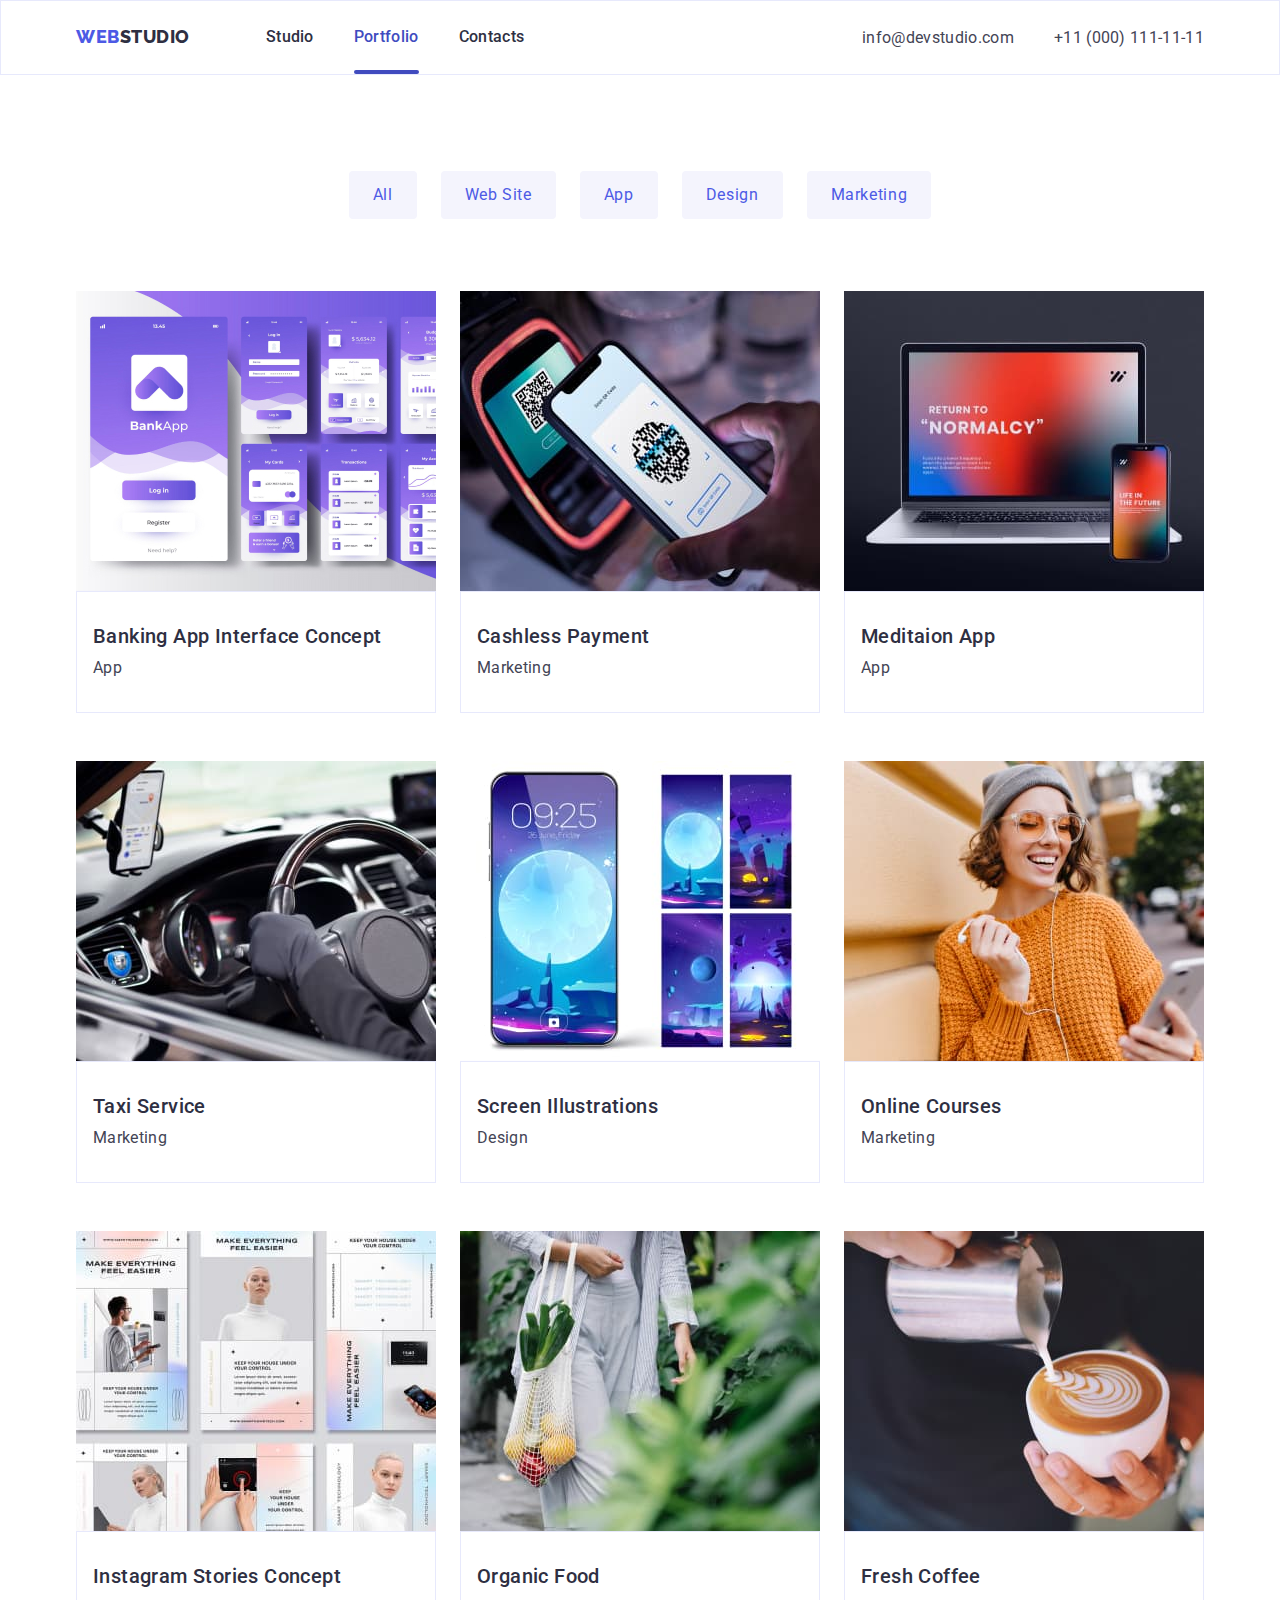
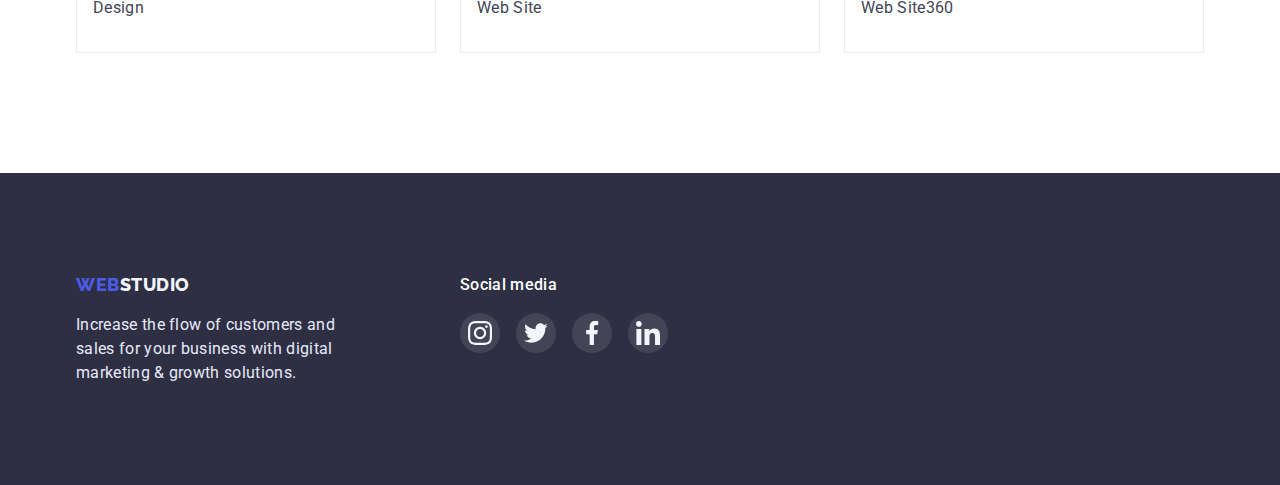
==== portfolio.html @ ccf7c421 "Initial commit" ====
<!DOCTYPE html>
<html lang="en">

<head>
    <meta charset="UTF-8">
    <meta http-equiv="X-UA-Compatible" content="IE=edge">
    <meta name="viewport" content="width=device-width, initial-scale=1.0">
    <title>Document</title>
    <link rel="preconnect" href="https://fonts.googleapis.com">
    <link rel="preconnect" href="https://fonts.gstatic.com" crossorigin>
    <link rel="preconnect" href="https://fonts.googleapis.com">
<link rel="preconnect" href="https://fonts.gstatic.com" crossorigin>
<link rel="preconnect" href="https://fonts.googleapis.com">
<link rel="preconnect" href="https://fonts.gstatic.com" crossorigin>
<link href="https://fonts.googleapis.com/css2?family=Raleway:wght@800&family=Roboto:wght@400;500;700&display=swap" rel="stylesheet">
<link href="
https://cdn.jsdelivr.net/npm/modern-normalize@1.1.0/modern-normalize.min.css
" rel="stylesheet">  
<link rel="stylesheet" href="./css/styles.css" />
</head>

<body>
    <header class="page-header">
        <div class="cotainer page-header-coteiner"><nav class="page-nav">
            <a class="header-logo logo link " href="./index.html">Web <span class="header-second-logo logo">Studio</span></a>

            <ul class="menu-list list">
                <li class="menu-item"><a class="menu-link link" href="./index.html">Studio</a></li>
                <li class="menu-item"><a class="menu-link link current-portfolio" href="./portfolio.html">Portfolio</a></li>
                <li class="menu-item"><a class="menu-link link" href="./index.html">Contacts</a></li>
            </ul>
        </nav>
        <address class="adres">
            <ul class="adres-list list">
                <li class="adres-item"><a class="meil-link link" href="mailto:info@devstudio.com">info@devstudio.com</a>
                </li>
                <li class="adres-item "><a class="tel link" href="tel:+110001111111">+11
                    (000)
                    111-11-11</a>
            </li>
            </ul>
        </address></div>
    </header>
    <main>
        <!--button-->
        <section class="navegetion">
            <div class="cotainer"><h1 class="visually-hidden"
            >Sait Navigetion</h1>
            <ul class="navegetion-list list">

                <li class="navegetion-item link">
                    <button class="navegetion-btn btn" type="button">All</button>


                <li class="navegetion-item link">
                    <button class="navegetion-btn btn" type="button">Web Site</button>
                </li>


                <li class="navegetion-item link">
                    <button class="navegetion-btn btn" type="button">App</button>
                </li>


                <li class="navegetion-item link">
                    <button class="navegetion-btn btn" type="button">Design</button>
                </li>


                <li class="navegetion-item link">
                    <button class="navegetion-btn btn" type="button">Marketing</button>
                </li>

            </ul>

         <!--imagis-->
        <ul class="images-list list">

                <li class="images-item"><a class="images-link">
                    <div class="link-images-overlay"><img src="./images/card/colage.jpg" alt="collage" width="360" height="300" />
                    <p class="images-overlay">14 Stylish and User-Friendly App Design Concepts · Task Manager App ·
                     Calorie Tracker App · Exotic Fruit Ecommerce App ·
                    Cloud Storage App</p></div>
                    <div class="imeges-description-subject"><h2 class="images-subject subject">Banking App Interface Concept</h2>
                    <p class="images-description description">App</p></div></a>
               </li>
                <li class="images-item"><a class="images-link">
                    <div class="link-images-overlay"><img src="./images/card/fon.jpg" alt="phon" width="360" height="300" />
                    <p class="images-overlay">14 Stylish and User-Friendly App Design Concepts · Task Manager App ·
                    tic Fruit Ecommerce App ·Calorie Tracker App · Exotic Fruit Ecommerce App ·Cloud Storage App
                         </p></div>
                    <div class="imeges-description-subject"><h2 class="images-subject subject">Cashless Payment</h2>
                    <p class="images-description description">Marketing</p></div></a>
                </li>
                <li class="images-item"><a class="images-link">
                    <div class="link-images-overlay">
                    <img src="./images/card/leptop.jpg" alt="leptop" width="360" height="300" />
                    <p class="images-overlay">14 Stylish and User-Friendly App Design Concepts · Task Manager App ·
                        Calorie Tracker App · Exotic Fruit Ecommerce App ·
                        Cloud Storage App</p>
                    </div>
                    <div class="imeges-description-subject"><h2 class="images-subject subject">Meditaion App</h2>
                    <p class="images-description description">App</p></div></a>
               </li>
                <li class="images-item"><a class="images-link"><div class="link-images-overlay">
                    <img src="./images/card/car.jpg" alt="car" width="360" height="300" />
                    <p class="images-overlay">14 Stylish and User-Friendly App Design Concepts · Task Manager App ·
                        Calorie Tracker App · Exotic Fruit Ecommerce App ·
                        Cloud Storage App</p>
                    </div>
                    <div class="imeges-description-subject"><h2 class="images-subject subject">Taxi Service</h2>
                    <p class="images-description description">Marketing</p></div></a>
                </li>
                <li class="images-item"><a class="images-link"><div class="link-images-overlay">
                    <img src="./images/card/fon-monitor.jpg" alt="phon monitor" width="360"
                        height="300" />
                        <p class="images-overlay">14 Stylish and User-Friendly App Design Concepts · Task Manager App ·
                            Calorie Tracker App · Exotic Fruit Ecommerce App ·
                            Cloud Storage App</p>
                        </div>
                    <div class="imeges-description-subject"><h2 class="images-subject subject">Screen Illustrations</h2>
                    <p class="images-description description">Design</p></div></a>

                <li class="images-item"><a class="images-link"><div class="link-images-overlay">
                    <img src="./images/card/woumen.jpg" alt="women" width="360" height="300" />
                    <p class="images-overlay">14 Stylish and User-Friendly App Design Concepts · Task Manager App ·
                        Calorie Tracker App · Exotic Fruit Ecommerce App ·
                        Cloud Storage App</p>
                    </div>
                    <div class="imeges-description-subject"><h2 class="images-subject subject">Online Courses</h2>
                    <p class="images-description description">Marketing</p></div></a>
                </li>
                <li class="images-item"><a class="images-link"><div class="link-images-overlay">
                    <img src="./images/card/kolag.jpg" alt="collage" 
                    width="360" height="300" />
                    <p class="images-overlay">14 Stylish and User-Friendly App Design Concepts · Task Manager App ·
                        Calorie Tracker App · Exotic Fruit Ecommerce App ·
                        Cloud Storage App</p></div>
                    
                    <div class="imeges-description-subject">
                        <h2 class="images-subject subject">Instagram Stories Concept</h2>
                    <p class="images-description description">Design</p></div></a>
                </li>
                <li class="images-item"><a class="images-link"><div class="link-images-overlay"><img src="./images/card/bag.jpg" alt="bag of fruit" width="360"
                     height="300" />
                    <p class="images-overlay">14 Stylish and User-Friendly App Design Concepts · Task Manager App ·
                        Calorie Tracker App · Exotic Fruit Ecommerce App ·
                        Cloud Storage App</p></div>
                    <div class="imeges-description-subject"><h2 class="images-subject subject">Organic Food</h2>
                    <p class="images-description description">Web Site</p></div></a>
                </li>
                <li class="images-item"><a class="images-link"><div class="link-images-overlay"><img src="./images/card/cap-coffe.jpg" alt="cap coffe" width="360"
                        height="300" />
                        <p class="images-overlay">14 Stylish and User-Friendly App Design Concepts · Task Manager App ·
                            Calorie Tracker App · Exotic Fruit Ecommerce App ·
                            Cloud Storage App</p></div>
                    <div class="imeges-description-subject"><h2 class="images-subject subject">Fresh Coffee</h2>
                    <p class="images-description description">Web Site360</p></div></a>
                </li>
  
  
            </ul></div>
        </section>

    </main>
    <!--futer-->
    <footer class="footer ">
        <div class="cotainer-footer cotainer">
            <div class="footer-logo-descriptioni">
                <a class="footer-logo logo link" href=".index.html">Web
                    <span class="footer-second-logo logo">Studio</span></a>
                <p class="footer-description description">Increase the flow of customers and
                    sales for your business with digital marketing
                    & growth solutions.</p>
            </div>
            <div class="footer-media">
                <p class="footer-media-subject">Social media</p>
                <ul class="footer-media-list list">
                    <li class="footer-media-item"><a href="" class="footer-media-link">
                            <svg class="footer-media-icon" width="24px" height="24px">
                                <use href="./images/symbol-defs.svg#icon-instagram-2"></use>
                            </svg></a></li>
                    <li class="footer-media-item"><a href="" class="footer-media-link">
                            <svg class="footer-media-icon" width="24px" height="24px">
                                <use href="./images/symbol-defs.svg#icon-Group"></use>
                            </svg></a></li>
                    <li class="footer-media-item"><a href="" class="footer-media-link">
                            <svg class="footer-media-icon" width="24px" height="24px">
                                <use href="./images/symbol-defs.svg#icon-facebook-1"></use>
                            </svg></a></li>
                    <li class="footer-media-item"><a href="" class="footer-media-link">
                            <svg class="footer-media-icon" width="24px" height="24px">
                                <use href="./images/symbol-defs.svg#icon-linkedin-1"></use>
                            </svg></a></li>
                </ul>
            </div>
        </div>
    </footer>
    </body>
    
    </html>
---- css/styles.css ----
:root {
    --main-title-color: #2E2F42; 
    --first-color:  #FFFFFF;
    --accent-color: #4D5AE5;
    --sekondary-font:Raleway, sans-serif;
    --focus-color: #404BBF;
    --contact-color: #434455;
    --btn-color: #4D5AE5;
    --second-foot-color:#2e2f42;
    --third-color:#E7E9FC;
    --logo-color:#F4F4FD;
    --hiro-color:#0a0b23;}
h1,
h2,
h3,
h4,
p {
    margin-top: 0;
    margin-bottom: 0;}

ul {margin:0;
    padding: 0;}

.cotainer {   
    width: 1158px;
    margin-left: auto;
    margin-right: auto;
    padding: 0 15px;}    
    


.list {
    list-style: none;
    padding: 0;
    margin: 0;}

.link {
    text-decoration: none;}

body {
    font-family: 'Roboto', sans-serif;

    background-color: var(--first-color);}

.btn {
    font-family: 'Roboto';
    font-style: normal;
    font-weight: 500px;
    font-size: 16px;
    line-height: 1.5;
    display: flex;
    align-items: center;
    letter-spacing: 0.04em;}

.title {
    font-size: 36px;
    line-height: 1.11;
    letter-spacing: 0.02em;
    text-transform: capitalize;
    margin-bottom: 72px; }

.description {
    
   
    font-size: 16px;
    line-height: 1.5;
    letter-spacing: 0.02em;}

.subject {
    
    font-weight: 500;
    font-size: 20px;
    line-height: 1.2;
    letter-spacing: 0.02em;
    margin-bottom: 8px;}

.logo {
    font-family: Raleway, sans-serif; 
    font-style: normal;
    font-weight: 800;
    font-size: 18px;
    line-height: 1.33;
    display: flex;
    align-items: center;
    letter-spacing: 0.03em;
    text-transform: uppercase;}

address{ 
    font-style:normal; 
    align-items: center;
    margin-left: auto;}
.page-nav{
    display: flex;
    align-items: center;}    
/* -----------------------------header------------------------------------ */

.page-header{
    padding-bottom: 24px;
    padding-top: 24px;
    border:1px solid #E7E9FC;}


.header-logo {
    display:flex;
    align-items: center;
    color:var(--accent-color);
    margin-right: 76px;}
.header-second-logo{
   
    color: var(--main-title-color);}


.menu-list{
    display: flex;
    align-items: center;
    padding: 0;
    margin: 0;}

.menu-item:not(:last-child){
    margin-right: 40px;}
    
.menu-link {
    position: relative;
    font-weight: 500;
    font-size: 16px;
    line-height: 1.5;
    letter-spacing: 0.02em;
    color: var(--main-title-color);
    transition-property: color;
    transition-duration: 250ms;
    transition-timing-function: cubic-bezier(0.4, 0, 0.2, 1);}

.menu-link:hover,
.menu-link:focus {
    color: var(--focus-color);}



.adres-list{ 
    margin-left: auto;
    display: flex;
    align-items: center;}
.adres-item{ 
    margin-left: 40px;}

.meil-link {
    font-family: 'Roboto';
    font-style: normal;
   
    font-size: 16px;
    line-height: 1.5;
    letter-spacing: 0.02em;
    color: var(--contact-color);
    cursor:auto;
    transition-property: color;
    transition-duration: 250ms;
    transition-timing-function: cubic-bezier(0.4, 0, 0.2, 1);}

.adres{
    margin-left: auto; 
    display: flex;
    align-items: center;
    }
   
.meil-link:hover,
.meil-link:focus {
    color: var(--focus-color);
}

.tel {
    font-family: 'Roboto';
    font-style: normal;
    
    font-size: 16px;
    line-height: 1.5;
    letter-spacing: 0.02em;
    color: var(--contact-color);
    cursor: auto;}

.page-header-coteiner {
    display: flex;
    align-items: baseline;
    content:center;} 

 .current {
    padding: 28px 0;
    color: #404BBF; }

 .current::after {
     content:'';
     display: block;
     position: absolute;
     width: 100%;
     height: 4px;
     bottom: 0;
     left: 0;
     background-color: #404BBF;
     border-radius: 2px;}
    

/*---------------------------Effective Solutions for Your Business ----------------------------------------------------------*/ 
.hirol-tiatl {

    font-size: 56px;
    line-height: 1.07;
    text-align: center;
    letter-spacing: 0.02em;
    display: block; 
    margin: 0 auto;
    width: 496px;
    margin-bottom: 48px;
    margin-left: auto;
    margin-right: auto;
    margin-bottom: 48px;
    color: var(--first-color);}
   

.hirol{
    padding-top: 188px; 
    padding-bottom: 188px;
    max-width: 1440px;
    margin-left: auto;
    margin-right: auto;
    text-align: center;
    background-image:linear-gradient(rgba(46, 47, 66, 0.7),
    rgba(46, 47, 66, 0.7)),
    url(../images/card/bg-min.jpg);
    background-repeat:no-repeat;
    background-size:cover;
    background-position: center;
    background-color: #2E2F42;
    color: var(--first-color);}  

.hirol-cotainer{
    text-align: center;}

.hirol-btn {
    font-family: inherit;
    padding-left: 32px;
    padding-right: 32px;
    padding-top: 16px;
    padding-bottom: 16px;
    text-align: center;
    display: block; 
    margin-left: auto;
    margin-right: auto;
    box-shadow: 0px 4px 4px rgba(0, 0, 0, 0.15);
    border-radius: 4px;
    color: var(--first-color);
    background-color:var(--btn-color);
    border:transparent;
    transition-property: background-color,color;
    transition-duration: 250ms;
    transition-timing-function: cubic-bezier(0.4, 0, 0.2, 1);}

.hirol-btn:hover,
.hirol-btn:focus {
    color: var(--first-color);
    background-color:var(--focus-color)}


/* ----------------------------------principes.principes-subject ------------------------------ */
.principes{
    padding-top: 120px;
    padding-bottom: 120px;}

.visually-hidden {
    position: absolute;
    width: 1px;
    height: 1px;
    margin: -1px;
    border: 0;
    padding: 0;
    white-space: nowrap;
    clip-path: inset(100%);
    clip: rect(0 0 0 0);
    overflow: hidden;}
.principes-list{
    display:flex;}

.principes-item-icon{
    display:flexbox ;
    justify-content: center;} 
.principes-icon{
    display: flex;
    align-items: center;
    justify-content: center;
    margin-bottom: 8px;
    width: 264px;
    height: 112px;
    background: #F4F4FD;
    border-radius: 4px;}

.principes-item:not(:last-child){
    margin-right:24px;}

.principes-description {
    color: var(--contact-color);}

.principes-subject-description{
    display: flex;
    align-items: center;}
/* ----------------------------What are we doing------------------------------------------- */
img{
    max-width: 100%;
    height: auto;
    display: block;}

.doing {
    padding-top: 0px;
    padding-bottom: 120px;}
.doing-title {
    color: var(--main-title-color);
    margin-bottom: 72px;
    text-align:center;}

.doing-list{
    display: flex;
    gap: 24px;
    flex-basis: calk((100%-48px)/3);}
/* ---------------------------------Our Team -------------------------------------------------*/
.tem {
    background-color: var(--logo-color);
    padding-top: 120px;
    padding-bottom: 120px;}
.tem-titel {
   color: var(--main-title-color);
   text-align:center;}
.tem-img{
    background: url(man-with-laptop-presenting-something.jpg);
    transition-property:background;
    transition-duration: 250ms;
    transition-timing-function: cubic-bezier(0.4, 0, 0.2, 1);
    }
.tem-img:hover,
.tem-img:focus{
    background: url(man-with-laptop-presenting-something.jpg);}    
.tem-subject {
    color: var(--main-title-color);
    margin-bottom: 8px;}
.tem-item{
    background: #FFFFFF;
        box-shadow: 0px 1px 6px rgba(46, 47, 66, 0.08), 0px 1px 1px rgba(46, 47, 66, 0.16), 0px 2px 1px rgba(46, 47, 66, 0.08);
        border-radius: 0px 0px 4px 4px;
}
.tem-description {
    color: var(--contact-color);
    margin-bottom: 8px; }

.tem-list{
    display: flex;
    gap: 24px;
    flex-basis: calk((100%-48px)/3);}

.tem-description-item{
    width: 264px; 
    padding: 32px 0;
    text-align: center;
    background-color: var(--first-color);}
.tem-item-list{
    display: flex;
    flex-direction: row;
    text-align: center;
    justify-content: center;
    gap:24px;}
.tem-item-link{
    display: flex;
    justify-content: center;
    align-items: center;
    width: 40px;
    height: 40px;
    border-radius: 50%;
    background-color:var(--accent-color);
    transition-property: background-color;
    transition-duration:250ms;
    transition-timing-function: cubic-bezier(0.4, 0, 0.2, 1);}
.tem-item-link:hover,
.tem-item-link:focus{
    background-color:var(--focus-color);
}
/*-------------------------------------------Customers---------------------------------------------------*/
.costomers{
    padding-top: 130px;}

.costomers-list{
    display: flex;
    gap:24px;
    justify-content: center;
    align-items: center;
    width: 100%;
    height: 100%;
    margin-bottom: 120px;
    border-color: var(--contact-color);}


.costomers-item{
    display: block;
    width: 168px;
    height: 88px;
    justify-content: center;
    align-items: center;}

.costomers-title{
    font-family: 'Roboto',sans-serif;
    font-style: normal;
    font-weight: 700;
    font-size: 36px;
    line-height:1.1 ;
     text-align: center;
    letter-spacing: 0.02em;
    text-transform: capitalize;
    color: var(--main-title-color); 
    margin-bottom: 72px; }

.costomers-link{
    display: flex;
    justify-content: center;
    align-items: center;
    width: 100%;
    height: 100%;
    border: 1px solid #8E8F99;
    border-radius: 4px;
    fill:#8e8f99;
    transition-property: color,border-color,fill;
    transition-duration:250ms;
    transition-timing-function: cubic-bezier(0.4, 0, 0.2, 1);}

.costomers-link:hover,
.costomers-link:focus{
    border-color:var(--focus-color);
    color: #404BBF;
    fill: var(--accent-color);}

.costomers-icon{
    color:#8E8F99;
    transition-property: color;
    transition-timing-function: cubic-bezier(0.4, 0, 0.2, 1);
    transition-duration: 250ms;}
.costomers-icon:hover,
.costomers-icon:focus{
    color:#404BBF ;}
   
 /*---------------------------------------------- footer.------------------------------------ */

.footer-logo {
    color: var(--btn-color); 
    margin-bottom: 16px; }

.footer-second-logo {
    color: var(--logo-color);}

.footer-description {
    color:var(--third-color);
    width: 264px;}

.footer {
    display: flex;
    align-items: center;
    background-color: var(--main-title-color);
    padding-top: 100px;
    padding-bottom: 100px;}

.footer-media-list {
     display: flex;
     gap: 16px;}

 .footer-media-item{
    display: block;
    width: 40px;
    height: 40px;}
 
.footer-media{
    display: block;
    margin-left:120px;
    margin-right:692px;}

.footer-media-link{
    display: flex;
    justify-content: center;
    align-items: center;
    width: 40px;
    height: 40px;
    gap:16px;
    border-radius: 50%;
    background-color:var(--contact-color);
    transition-property:background-color;
    transition-duration: 250ms;
    transition-timing-function: cubic-bezier(0.4, 0, 0.2, 1);}

    
.footer-media-link:hover,
.footer-media-link:focus{
    background-color:rgba(49, 208, 170, 1);}

.footer-media-subject{
    display: block;
    margin-bottom: 16px;}

.cotainer-footer{
    display: flex;}


.footer-media-subject{
    font-family: 'Roboto';
        font-style: normal;
        font-weight: 500;
        font-size: 16px;
        line-height: 1.5;
        letter-spacing: 0.02em;
        color:var(--first-color);}

/*------------------------------------------modal windol-------------------------------------------*/
 .bacgrop.is-hidden{
    opacity: 0;
    visibility: hidden;
    pointer-events: none;}

.bacgrop{
    position: fixed;
    z-index: 100;
    top:0;
    left:0;
    width: 100%;
    height: 100%;
    background-color:rgba(46, 47, 66, 0.4) ;
    transition-duration: 250ms ;
    transition-timing-function: cubic-bezier (0.4, 0, 0.2, 1);}

    
.modol{
    position: absolute;
    top:50%;
    left: 50%;
    transform:translate(-50%, -50%) ;
    width: 408px;
    height: 576px;
    background: #FCFCFC;
    box-shadow: 0px 1px 1px rgba(0, 0, 0, 0.14), 0px 1px 3px rgba(0, 0, 0, 0.12), 0px 2px 1px rgba(0, 0, 0, 0.2);
    border-radius: 4px;}

.modal-btn{
    position: absolute;
    top:24px;
    right: 24px;
    display: flex;
    justify-content: center;
    align-items: center;
    width: 24px;
    height: 24px;
    background-color: #E7E9FC;
    padding: 0;
    color: #2E2F42;
    border:1px solid #5555;
    border-radius: 50%;
    transition-property: border-color;
    transition-duration: 250ms; 
    transition-timing-function: cubic-bezier (0.4, 0, 0.2, 1);} 

.modal-btn-svg{
    transition: color cubic-bezier (0.4, 0, 0.2, 1);
     width: 8px;
     height: 8px;}

.modal-btn :hover,
.modal-btn :focus{
    color: #FFFFFF;}

.modal-btn :hover.modal-btn-svg 
.modal-btn :focus.modal-btn-svg {
    fill:currentColor;}














/* -----------------------------------------header portfolio--------------------------------------- */

.page-header{
    padding-bottom: 24px;
    padding-top: 24px;}


.header-logo {
    display:flex;
    align-items: center;
    color:var(--accent-color);
    margin-right: 76px;}
.header-second-logo{
   
    color: var(--main-title-color);}


.menu-list{
    display: flex;
    align-items: center;
    padding: 0;
    margin: 0;}

.menu-item:not(:last-child){
    margin-right: 40px;}
    

.menu-link {

    font-weight: 500;
    font-size: 16px;
    line-height: 1.5;
    letter-spacing: 0.02em;
    color: var(--main-title-color);
    transition-property: color;
    transition-duration: 250ms;
    transition-timing-function: cubic-bezier(0.4, 0, 0.2, 1);}

.menu-link:hover,
.menu-link:focus {
    color: var(--focus-color);}



.adres-list{ 
    margin-left: auto;
    display: flex;
    align-items: center;}
.adres-item{ 
    margin-left: 40px;}

.meil-link {
    font-family: 'Roboto';
    font-style: normal;
   
    font-size: 16px;
    line-height: 1.5;
    letter-spacing: 0.02em;
    color: var(--contact-color);
    cursor:auto;
    transition-property: color;
    transition-duration: 250ms;
    transition-timing-function: cubic-bezier(0.4, 0, 0.2, 1);}

.adres{
    margin-left: auto; 
    display: flex;
    align-items: center;}
   
.meil-link:hover,
.meil-link:focus {
    color: var(--focus-color);}

.tel {font-family: 'Roboto';
    font-style: normal;
    
    font-size: 16px;
    line-height: 1.5;
    letter-spacing: 0.02em;
    color: var(--contact-color);
    cursor: auto;}

.page-header-coteiner {
    display: flex;
    align-items: baseline;
    content:center;} 

.current-portfolio{
    padding:28px 0;
    color: rgba(64, 75, 191, 1);}

.current-portfolio::after{
    content: '';
    display: block;
    position: absolute;
    width: 100%;
    height: 4px;
    bottom: 0;
    left: 0;
    background-color: #404BBF;
    border-radius: 2px;}
   
   
   
   
   
   
   
/* -----------------------------------------------button------------------------------------------------- */

.navegetion{
    padding-top: 96px;
    padding-bottom: 120px;}
.visually-hidden {
    position: absolute;
    width: 1px;
    height: 1px;
    margin: -1px;
    border: 0;
    padding: 0;
    white-space: nowrap;
    clip-path: inset(100%);
    clip: rect(0 0 0 0);
    overflow: hidden;}

.navegetion-btn {
    color: var(--btn-color);
    background-color: var(--first-color);
    padding-top:12px;
    padding-bottom: 12px;
    padding-left: 24px;
    padding-right: 24px;
    border: none;
    border-radius: 4px;
    background: var(--logo-color);
    transition-property: color,background-color,box-shadow;
    transition-duration: 250ms;
    transition-timing-function: cubic-bezier(0.4, 0, 0.2, 1);}

.navegetion-btn:hover,
.navegetion-btn:focus {
    color: var(--first-color);
    background-color: var(--focus-color);
    box-shadow: 0px 3px 1px rgba(0, 0, 0, 0.1), 
    0px 2px 1px rgba(0, 0, 0, 0.08), 0px 2px 2px rgba(0, 0, 0, 0.12);}

.navegetion-list:not(:last-child){
    display:flex;
    gap:24px;
    justify-content: center;
    margin-bottom: 72px;} 
 
/* ---------------------------------imagis--------------------------------------------------------- */
img{
    display: block; 
    max-width: 100%; 
    height: auto}

.images-subject {
    color: var(--main-title-color);}

.images-description {
    color: var(--contact-color);}

.images-list {
    display: flex;
    column-gap: 24px;
    row-gap: 48px;
    flex-wrap: wrap;
    margin: 0;
    padding: 0;}

 .images-item{
   
    margin-right: 0;
    margin-bottom: 0;
    flex-direction:row; 
    flex-basis:calc((100% - 48px) / 3);
    background: var(--first-color);}

.images-link:hover .images-overlay{
    transform: translate(0, 0);}
.images-link:focus .images-overlay {
    transform: translate(0, 0);}
.images-link:hover,
.images-link:focus{
    box-shadow: 0px 1px 6px rgba(46, 47, 66, 0.88)}
.images-link{
    box-shadow:0px 1px 6px rgba(46, 47, 66, 0.88),
    0px 1px 1pxrgba(46, 47, 66, 0.88);
    transition-property:box-shado ;
    transition-duration: 250ms;
    transition-timing-function: cubic-bezier(0.4, 0, 0.2, 1);}

.imeges-description-subject{
    padding-top: 32px;
    padding-right:0;
    padding-bottom:32px;
    padding-left:16px;
    border-top: 1px solid;color: var(--third-color); 
    border-right: 1px solid;color: var(--third-color); 
    border-bottom: 1px solid;color: var(--third-color); 
    border-left:1px solid;color:var(--third-color);}
 .images-item:nth-last-child(-n+3){
    margin-bottom: 0;}

.link-images-overlay {
    position: relative;
    display: block;
    overflow: hidden;}

  .images-overlay{
    position: absolute;
    width: 100%;
    height: 100%;
    left: 0;
    top: 0;
    overflow: auto;
    transform: translate(0,100%);
    transition-duration:250ms;
    transition-timing-function:cubic-bezier(0.4, 0, 0.2, 1);
    background-color:rgba(77, 90, 229, 1);
    font-weight: 400;
    font-size: 16px;
    line-height: 1.5;
    letter-spacing: 0.02em;
    color: #F4F4FD;
    padding-top: 40px;
    padding-right: 32;
    padding-bottom: 164px;
    padding-left: 32px;}
/* ----------------------------------footer portfolio--------------------------------------------------- */
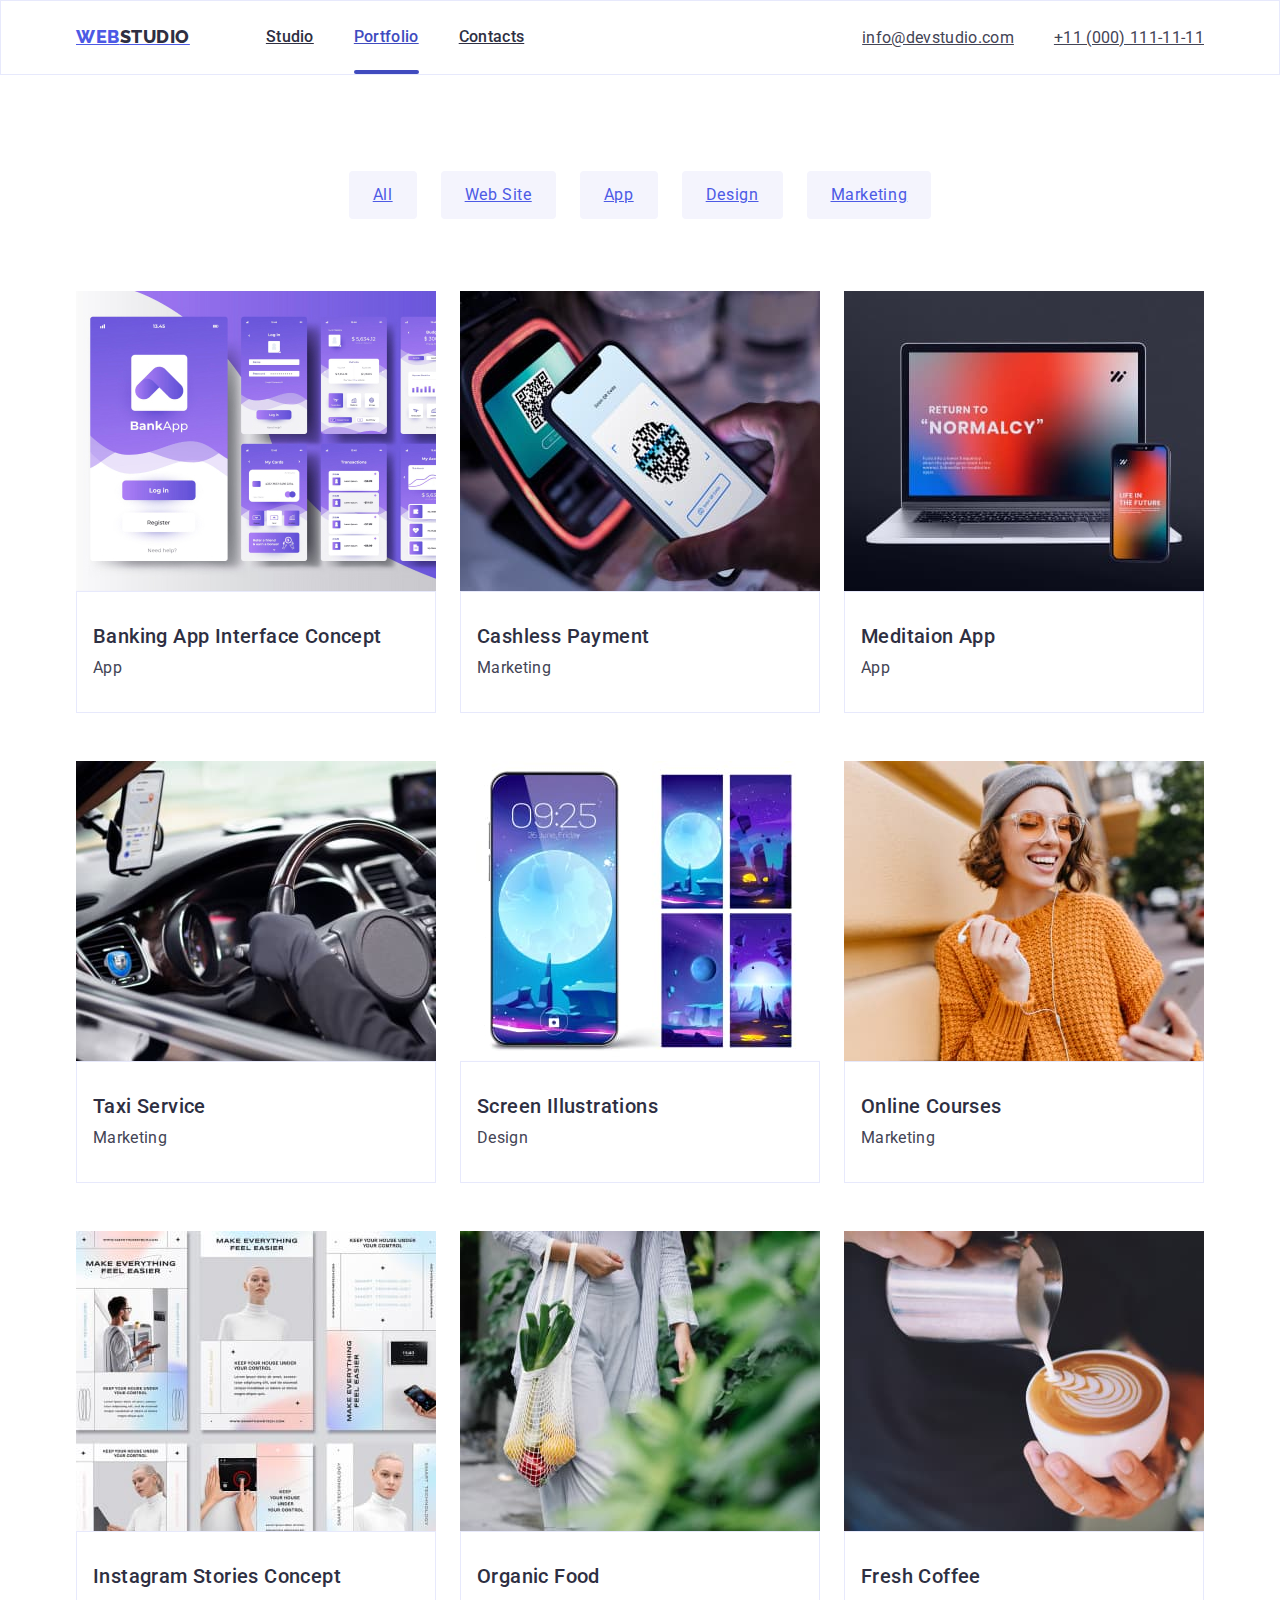
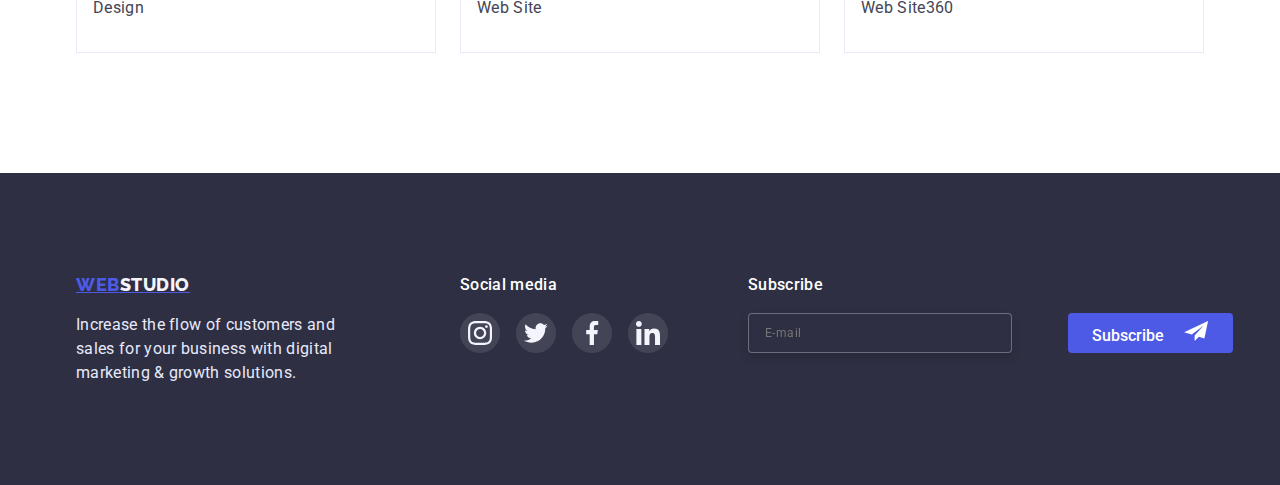
==== commit 7085a692: "підкркслення" ====
--- a/portfolio.html
+++ b/portfolio.html
@@ -191,10 +191,27 @@
                     <li class="footer-media-item"><a href="" class="footer-media-link">
                             <svg class="footer-media-icon" width="24px" height="24px">
                                 <use href="./images/symbol-defs.svg#icon-linkedin-1"></use>
-                            </svg></a></li>
+                            </svg>
+                        </a>
+                    </li>
                 </ul>
             </div>
-        </div>
+       
+            <div class="footer-subsriber">
+                <p class="forms-footer-title">Subscribe</p>
+                <div class="subsriber">
+                    <input class="foter-input" type="email" name="user-email" placeholder="E-mail" required pattern="" />
+                    <label for="user-email"></label>
+                    <buttom class="footer-form-btn" type="submit">
+                        <span class="subsriber-btn-name">Subscribe</span>
+                        <svg class="footer-svg-icon" width="24px" height="20px">
+                            <use class="zxc" href="./images/symbol-defs.svg#icon-icon-send">
+                            </use>
+                        </svg>
+                    </buttom>
+                </div>
+            </div>
+            </div>
     </footer>
     </body>
     
--- a/css/styles.css
+++ b/css/styles.css
@@ -35,7 +35,7 @@
     margin: 0;}
 
 .link {
-    text-decoration: none;}
+    text-decoration:none;}
 
 body {
     font-family: 'Roboto', sans-serif;
@@ -472,7 +472,7 @@
 .footer-media{
     display: block;
     margin-left:120px;
-    margin-right:692px;}
+    margin-right:auto/;}
 
 .footer-media-link{
     display: flex;
@@ -508,9 +508,93 @@
         line-height: 1.5;
         letter-spacing: 0.02em;
         color:var(--first-color);}
+/*-------------------------------------footer2level---------------------------------------------------------------*/
+
+.forms-footer-title{
+    font-style: normal;
+    font-weight: 500;
+    font-size: 16px;
+    line-height: 1.5;
+    letter-spacing: 0.02em;
+    margin-bottom: 16px;
+    color: #FFFFFF;
+    margin-left: 80px;
+    margin-bottom: 16px;}
+.subsriber{
+    display: flex;
+    margin-left: 80px;
+    gap:16px;
+}
+.footer-desc-btn{
+    display: flex;
+    align-items: center;}
+
+.footer-form-btn{
+    display: block;
+    box-sizing: border-box;
+    padding-left: 24px;
+    padding-top: 8px;
+    padding-bottom: 8px;
+    padding-right: 8px;
+    margin-left: 24px;
+    margin-right:159px ;
+    width:165px; 
+    height:40px;
+    background: #4D5AE5;
+    border-radius: 4px;
+    cursor: pointer;
+    font-weight: 500;
+    font-size: 16px;
+    line-height: 1.5;
+    color: #FFFFFF;
+    background-color: var(--btn-color);
+    border: transparent;
+    transition-property: background-color, color;
+    transition-duration: 250ms;
+    transition-timing-function: cubic-bezier(0.4, 0, 0.2, 1);}
+
+.footer-form-btn:hover,
+.footer-form-btn:focus {
+    color: var(--first-color);
+    background-color: var(--focus-color)}
+
+.footer-svg-icon{
+    margin-left: 16px;
+    color:#FFFFFF;}
+
+.zxc{
+    fill: #FFFFFF;
+}
+
+.foter-input{
+    font-weight: 400;
+    font-size: 12px;
+    line-height: 2;
+    display: flex;
+    align-items: center;
+    letter-spacing: 0.04em;
+    color: rgba(255, 255, 255, 0.6);
+    display: block;
+    width: 264px;
+    height: 40px;
+    padding-top: 8px;
+    padding-bottom: 8px;
+    padding-left: 16px;
+    background-color:var(--main-title-color);
+    border: 1px solid rgba(255, 255, 255, 0.3);
+    filter: drop-shadow(0px 4px 4px rgba(0, 0, 0, 0.15));
+    border-radius: 4px;}
+.foter-input:focus{
+    border-style:none ;}
+.btm-svg{
+    display: flex;
+    gap:24px;
+    background: #4D5AE5;
+    border-radius: 4px;}
+
 
 /*------------------------------------------modal windol-------------------------------------------*/
- .bacgrop.is-hidden{
+ /*.bacgrop.is-hidden{
     opacity: 0;
     visibility: hidden;
     pointer-events: none;}
@@ -533,7 +617,6 @@
     left: 50%;
     transform:translate(-50%, -50%) ;
     width: 408px;
-    height: 576px;
     background: #FCFCFC;
     box-shadow: 0px 1px 1px rgba(0, 0, 0, 0.14), 0px 1px 3px rgba(0, 0, 0, 0.12), 0px 2px 1px rgba(0, 0, 0, 0.2);
     border-radius: 4px;}
@@ -567,20 +650,507 @@
 
 .modal-btn :hover.modal-btn-svg 
 .modal-btn :focus.modal-btn-svg {
-    fill:currentColor;}
-
-
-
-
-
-
-
-
-
-
-
-
-
+    fill:currentColor;}*/
+
+/*-----------------------------modal-forms---------------------------------------------------------*/
+/*.modol{
+    padding-top:64px ;
+    padding-right: 15px;
+    padding-bottom:24px;
+    padding-left: 15px;}
+
+.modal-title{
+    font-family: 'Roboto';
+    font-style: normal;
+    font-weight: 500;
+    font-size: 16px;
+    line-height: 1.5;
+    text-align: center;
+    letter-spacing: 0.02em;
+    margin-bottom: 24px;
+    color: #2E2F42;}
+
+.modal-span-desc{
+    position: relative;
+    display: block;
+    font-weight: 400;
+    font-size: 12px;
+    line-height: 1.17;
+    letter-spacing: 0.04em;
+    color: #8E8F99;
+    margin-bottom: 4px;}
+
+.modal-form-input{
+    padding-top:11px;
+    padding-bottom: 11px;
+    padding-left: 38px;
+    border: 1px solid;
+    border-color: rgba(33, 33, 33, 0.2);
+    border-radius: 4px;
+    width: 100%;
+    margin-bottom: 8px;
+    transition-duration: 250ms;
+    transition-timing-function: cubic-bezier(0.4, 0, 0.2, 1);}
+
+.modal-forms-icon {
+    position: absolute;
+    translate: 50% -200%;
+    margin-left: 16px;
+    margin-bottom: 8px;
+    margin-right: 4px;}
+
+
+.modal-form-input:focus{
+    border-color: rgba(77, 90, 229, 1);
+    outline: none;}
+
+.modal-form-input:focus + .modal-forms-icon{
+   fill:rgba(77, 90, 229, 1);}
+
+.modal-form-textarea{
+    display: inline-block;
+    width: 100%;
+    resize: none;
+    height: 120px;
+    padding-top: 8px;
+    padding-left: 16px;
+    border-radius: 4px;
+    font-family: 'Roboto';
+    font-style: normal;
+    font-weight: 400;
+    font-size: 12px;
+    line-height: 1.17;
+    letter-spacing: 0.04em;
+    transition-property:border-color;
+    transition-duration: 250ms;
+    transition-timing-function: cubic-bezier(0.4, 0, 0.2, 1);}
+
+.modal-form-textarea::placeholder{
+    text-transform: uppercase;}
+
+.modal-form-textarea:focus{
+    border-color:rgba(77, 90, 229, 1);
+    outline:none ;}
+
+.modal-form-fils-icon{
+    display: block;
+
+    transition-property: background-color;
+    transition-duration: 250ms;
+    transition-timing-function: cubic-bezier(0.4, 0, 0.2, 1);}
+
+.modal-check-desk span{
+    display: block;
+    content: '';
+    width: 16px;
+    height: 16px;
+    margin-right: 8px;
+    border: 1.25px solid #2E2F42;
+    border-radius: 2px;
+    cursor: pointer;}
+
+.modal-form-check:focus + .modal-check-desk span {
+    background-image: url(../images/doing/roperty\ 1=click.png);
+    background-color:rgba(77, 90, 229) ;
+    background-size: cover;
+    background-position: center;
+    background-repeat: no-repeat;
+    box-shadow: #404BBF;
+    background-color: #404BBF;}
+
+
+.user-polis-checkbox:checked + .modal-check-desk span{
+    background-color: rgba(64, 75, 191, 1);
+    background-image: url(../images/doing/roperty\ 1=click.png);}
+ 
+ 
+.modal-check-desk{
+    display: flex;
+    margin-top: 16px;
+    margin-bottom: 16px;
+    font-weight: 400;
+    font-size: 12px;
+    line-height: 1.17;
+    letter-spacing: 0.04em;
+    color: #757575;}
+
+.modal-form-item{
+    display: flex;
+    margin-left: 2px;
+    color: rgba(77, 90, 229, 1);}
+
+.modal-form-btn{ 
+    display: block;
+    box-sizing: border-box;
+    padding-top: 16px;
+    padding-bottom: 16px;
+    padding-left: 32px;
+    padding-right: 32px;
+    background: #4D5AE5;
+    text-align: center;
+    box-shadow: 0px 4px 4px rgba(0, 0, 0, 0.15);
+    border-radius: 4px;
+    width: 169px;
+    height: 56px;
+    margin-left: auto;
+    margin-right:auto ;
+    color: #FFFFFF;}
+
+.modal-form-check{
+    width: 2px;
+    height: 2px;
+    margin: 0;
+    padding: 0;}*/
+
+/*.footer-text-container {
+    margin-right: 120px;
+    display: inline-block;
+}
+
+.footer-section {
+    background-color: var(--dark);
+    padding-top: 100px;
+    padding-bottom: 100px;
+}
+
+.footer-section>.container {
+    display: flex;
+    align-items: baseline;
+    justify-content: left;
+}
+
+.footer-paragraph {
+    width: 264px;
+    color: var(--accent);
+    margin-top: 16px;
+}
+
+.footer-section>.container>.logo-footer {
+
+    display: block;
+    margin-bottom: 16px;
+
+}
+
+.footer-media {
+    display: inline-block;
+    width: 208px;
+}
+
+.media-title {
+    color: var(--white);
+    font-weight: 500;
+    margin-bottom: 16px;
+}
+
+.footer-media-list {
+    display: flex;
+    column-gap: 16px;
+}
+
+.footer-media-item {
+    background-color: rgba(255, 255, 255, 0.1);
+    width: 40px;
+    height: 40px;
+    border-radius: 50%;
+    padding: 8px;
+    display: flex;
+    justify-content: center;
+    align-items: center;
+
+    transition-property: background-color;
+    transition-duration: 250ms;
+    transition-timing-function: cubic-bezier(0.4, 0, 0.2, 1);
+}
+
+.footer-media-item:hover,
+.footer-media-item:focus {
+    outline: none;
+    background-color: var(--success);
+}
+
+.footer-media-icon {
+    width: 24px;
+    height: 24px;
+    fill: var(--light);
+}*/.backdrop {
+    position: fixed;
+    top: 0;
+    left: 0;
+    z-index: 100;
+    width: 100%;
+    height: 100%;
+    background-color: rgba(46, 47, 66, 0.4);
+
+    transition-property: opacity, visibility;
+    transition-duration: 250ms;
+    transition-timing-function: cubic-bezier(0.4, 0, 0.2, 1);
+}
+
+.backdrop.is-hidden {
+    opacity: 0;
+    visibility: hidden;
+    pointer-events: none;}
+
+
+.modal {
+
+    padding-left: 24px;
+    padding-right: 24px;
+    padding-top: 72px;
+    padding-bottom: 24px;
+
+    position: absolute;
+    z-index: 10;
+    top: 50%;
+    left: 50%;
+    transform: translate(-50%, -50%);
+
+    width: 408px;
+    height: 576px;
+
+    background-color: var(--first-color);
+    border-radius: 4px;
+    box-shadow: 0px 1px 1px rgba(0, 0, 0, 0.14),
+        0px 1px 3px rgba(0, 0, 0, 0.12),
+        0px 2px 1px rgba(0, 0, 0, 0.2);
+
+    animation-name: modal-scale;
+    animation-duration: 3000ms;
+    animation-timing-function: cubic-bezier(0.4, 0, 0.2, 1);
+}
+
+/*-----------------------------------------------------modal animations------------*/
+
+
+.modal-close-button {
+    position: absolute;
+    top: 24px;
+    right: 24px;
+
+    width: 24px;
+    height: 24px;
+
+    border-radius: 50%;
+    border: 1px solid rgba(0, 0, 0, 0.1);
+
+    background-color: var(--first-color);
+
+    display: flex;
+    justify-content: center;
+    align-items: center;
+
+    transition-property: background-color, border-color;
+    transition-duration: 250ms;
+    transition-timing-function: cubic-bezier(0.4, 0, 0.2, 1);
+
+}
+
+.modal-close-button:hover,
+.modal-close-button:focus {
+    background-color: var(--btn-color);
+    border-color: var(--focus-color);
+}
+
+.button-icon {
+    width: 8px;
+    height: 8px;
+
+    transition-property: fill;
+    transition-duration: 250ms;
+    transition-timing-function: cubic-bezier(0.4, 0, 0.2, 1);
+}
+
+.modal-close-button:is(:hover, :focus) .button-icon {
+    fill: var(--first-color);
+}
+
+/*-----------------------------------------------------modal form stuff------------*/
+
+.modal-form {
+    display: flex;
+    flex-direction: column;
+}
+
+.form-title {
+    font-weight: 500;
+    font-size: 16px;
+    line-height: 1.5;
+    letter-spacing: 0.02em;
+    text-align: center;
+    color: var(--dark);
+}
+
+.field-desc {
+    display: block;
+    font-size: 12px;
+    line-height: 1.17;
+    letter-spacing: 0.04em;
+    margin-top: 8px;
+    margin-bottom: 4px;
+    color: var(--subtle-text);
+
+}
+
+.field-container {
+    display: block;
+    position: relative;
+}
+
+.field-icon {
+    display: block;
+    position: absolute;
+    top: 50%;
+    left: 16px;
+    transform: translate(0, -50%);
+    width: 18px;
+    height: 24px;
+    fill: var(--main-title-color);
+
+    transition-property: fill;
+    transition-duration: 250ms;
+    transition-timing-function: cubic-bezier(0.4, 0, 0.2, 1);
+}
+
+.modal-form-input {
+    width: 100%;
+    height: 40px;
+    padding-left: 38px;
+
+    border: 1px solid rgba(46, 47, 66, 0.2);
+    border-radius: 4px;
+
+    color: var(--main-title-color);
+    font-size: 18px;
+    line-height: 1.17;
+    font-weight: 400;
+    outline: none;
+
+    transition-property: border-color;
+    transition-duration: 250ms;
+    transition-timing-function: cubic-bezier(0.4, 0, 0.2, 1);
+
+
+}
+
+.modal-form-input:focus {
+
+    border-color: var(--focus-color);
+}
+
+.modal-form-input:focus+.field-icon {
+
+    fill: var(--focus-color);
+
+}
+
+.modal-form-comment {
+    padding-left: 16px;
+    padding-top: 8px;
+
+    width: 100%;
+    height: 120px;
+
+    resize: none;
+
+    border: 1px solid rgba(46, 47, 66, 0.2);
+    border-radius: 4px;
+    outline: none;
+
+    font-size: 18px;
+    line-height: 1.17;
+    font-weight: 400;
+
+    transition-property: border-color;
+    transition-duration: 250ms;
+    transition-timing-function: cubic-bezier(0.4, 0, 0.2, 1);
+}
+
+.modal-form-comment:focus {
+    border-color: var(--focus-color);
+}
+
+.modal-form-comment::placeholder {
+    font-size: 12px;
+    line-height: 1.17;
+    font-weight: 400;
+}
+
+.checkbox-desc {
+    margin-top: 16px;
+    display: flex;
+    align-items: center;
+    font-size: 12px;
+    line-height: 1.17;
+    letter-spacing: 0.04em;
+    color: var(--main-title-color);
+}
+
+.custom-checkbox {
+    display: flex;
+    align-items: center;
+    justify-content: center;
+    width: 16px;
+    height: 16px;
+    border: 1px solid var(--main-title-color);
+    border-radius: 2px;
+
+    cursor: pointer;
+    margin-right: 8px;}
+
+.checkbox-icon {
+    width: 10px;
+    height: 10px;}
+
+.policy-checkbox:checked+.custom-checkbox {
+    background-image: url(../images/doing/roperty\ 1=click.png);
+    background-color: #404BBF;
+}
+policy-checkbox:checked+.custom-checkbox {
+    background-color: var(--pressed);
+}
+
+.policy-checkbox:checked+.custom-checkbox .checkbox-icon {
+    fill: #fff;
+    opacity: 1;}
+
+
+.policy-checkbox:focus+.custom-checkbox {
+    background-color: var(--btn-color);
+}
+
+.link {
+    text-decoration: underline;
+    color: var(--btn-color);
+}
+
+.form-button-container {
+    display: flex;
+    justify-content: center;
+}
+
+.form-submit-button {
+    margin-top: 24px;
+    background-color: var(--btn-color);
+    outline: none;
+    border: none;
+    border-radius: 4px;
+    padding: 16px 64px;
+
+    font-weight: 500;
+    font-size: 16px;
+    line-height: 24px;
+    letter-spacing: 1.5;
+
+    box-shadow: 0px 4px 4px rgba(0, 0, 0, 0.15);
+
+    color: var(--first-color);
+}
+
+.form-submit-button:hover,
+.form-submit-button:focus {
+    background-color: var(--focus-color);
+}
 
 /* -----------------------------------------header portfolio--------------------------------------- */
 
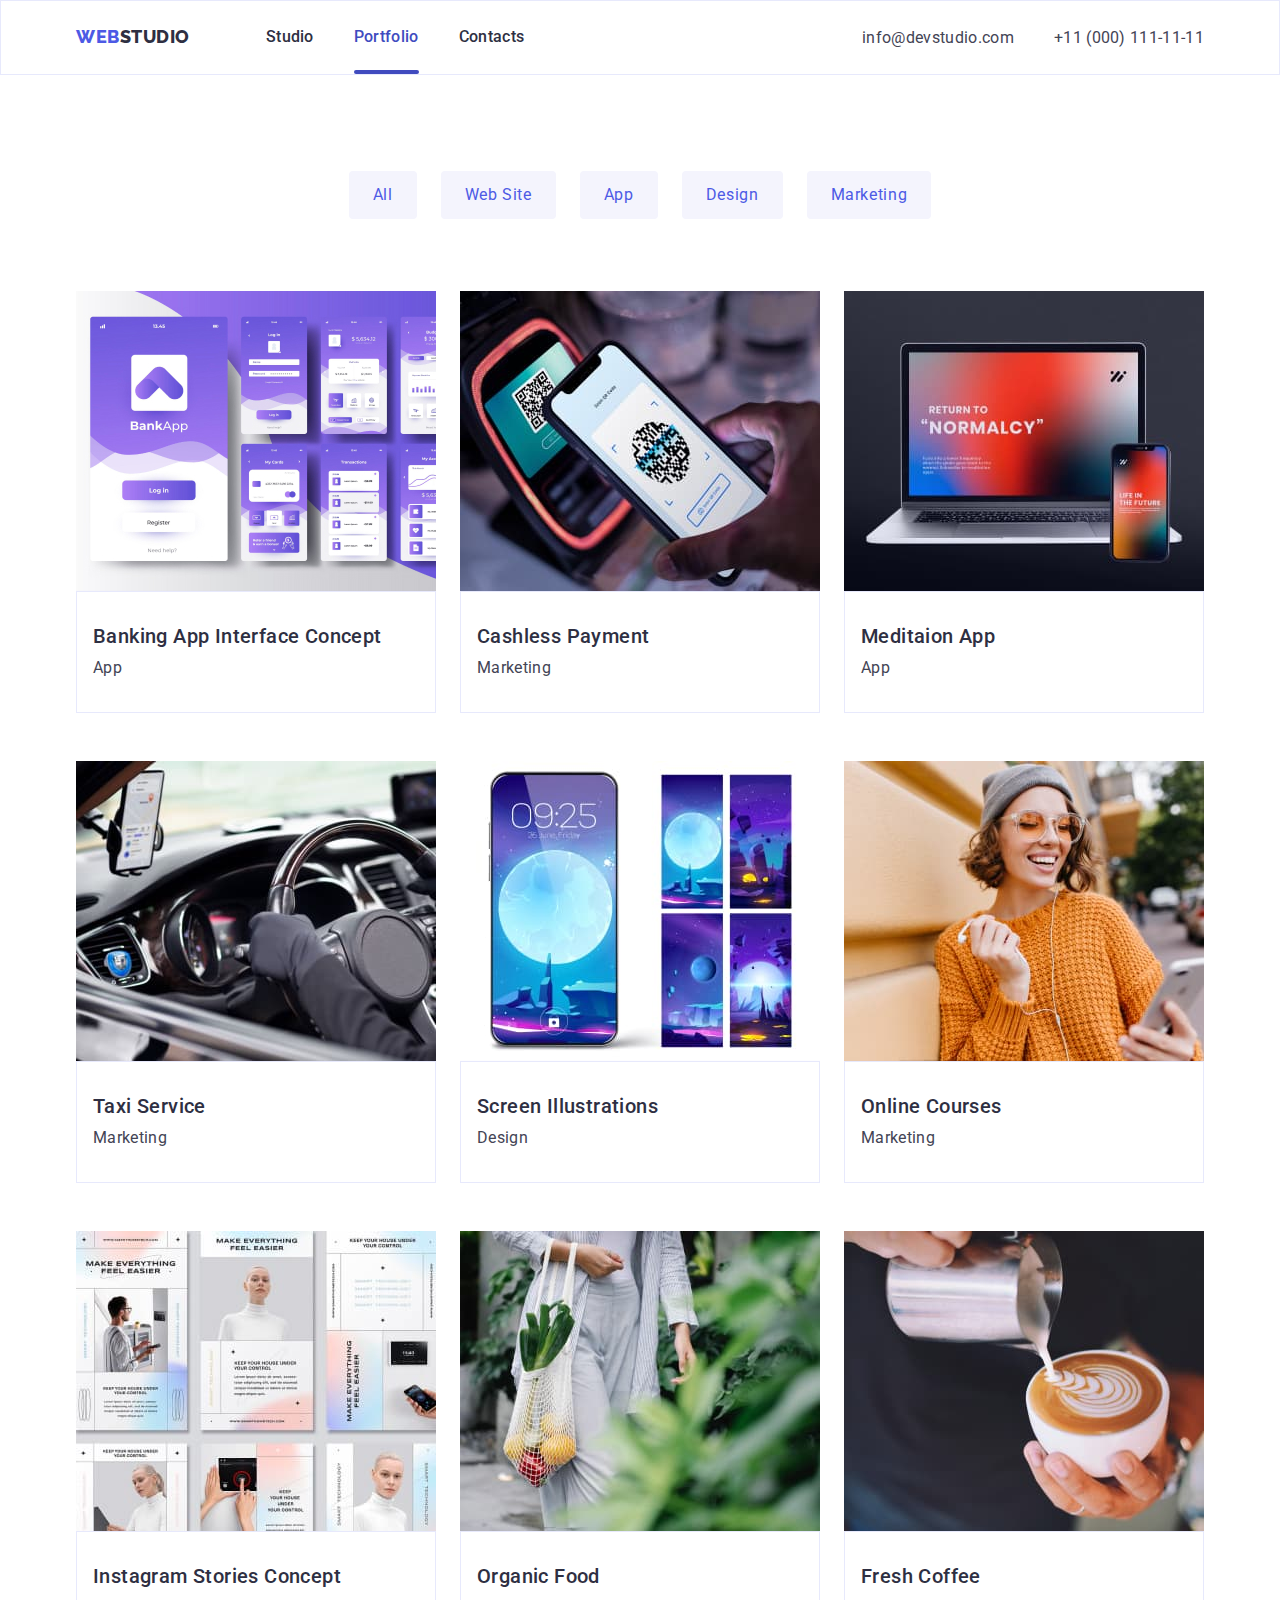
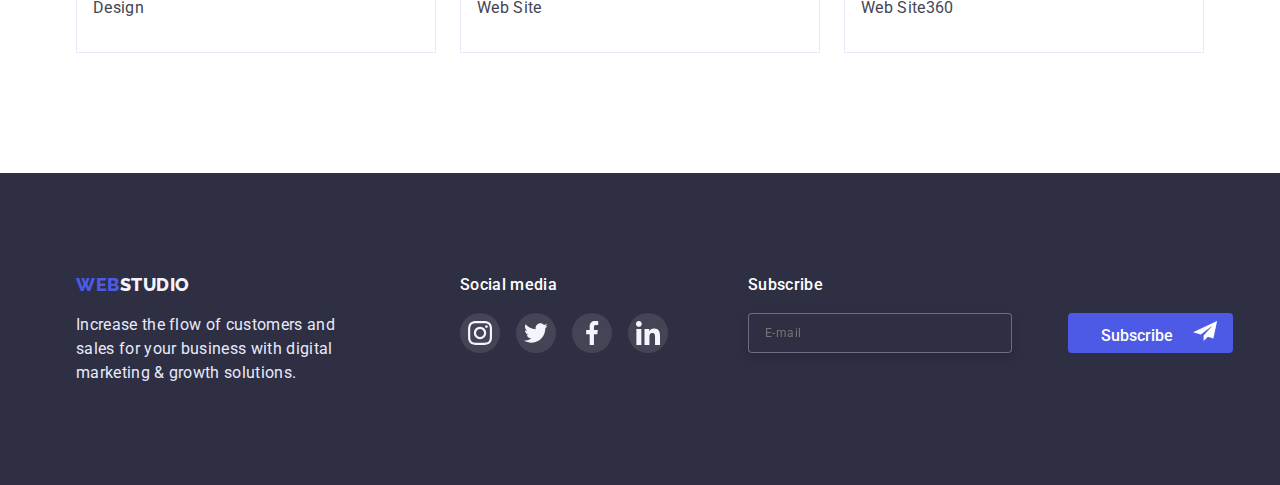
==== commit d4763d66: "гіу" ====
--- a/portfolio.html
+++ b/portfolio.html
@@ -196,24 +196,24 @@
                     </li>
                 </ul>
             </div>
-       
-            <div class="footer-subsriber">
-                <p class="forms-footer-title">Subscribe</p>
-                <div class="subsriber">
-                    <input class="foter-input" type="email" name="user-email" placeholder="E-mail" required pattern="" />
-                    <label for="user-email"></label>
-                    <buttom class="footer-form-btn" type="submit">
-                        <span class="subsriber-btn-name">Subscribe</span>
-                        <svg class="footer-svg-icon" width="24px" height="20px">
-                            <use class="zxc" href="./images/symbol-defs.svg#icon-icon-send">
-                            </use>
-                        </svg>
-                    </buttom>
+                <div class="footer-subsriber">
+                    <p class="forms-footer-title">Subscribe</p>
+                    <form class="subsriber">
+                        <input class="foter-input" id="foter-input" type="email" name="user-email" placeholder="E-mail" requ
+                            pattern="" />
+                        <label for="foter-input"></label>
+                        <button class="footer-form-btn" type="submit">
+                            <span class="subsriber-btn-name">Subscribe</span>
+                            <svg class="footer-svg-icon" width="24px" height="20px">
+                                <use class="footer-svg-use" href="./images/symbol-defs.svg#icon-icon-send">
+                                </use>
+                            </svg>
+                        </button>
+                    </form>
                 </div>
-            </div>
-            </div>
-    </footer>
-    </body>
+                </div>
+                </footer>
+        </body>
     
     </html>
   
--- a/css/styles.css
+++ b/css/styles.css
@@ -35,7 +35,7 @@
     margin: 0;}
 
 .link {
-    text-decoration:none;}
+    text-decoration: none;}
 
 body {
     font-family: 'Roboto', sans-serif;
@@ -91,7 +91,13 @@
     margin-left: auto;}
 .page-nav{
     display: flex;
-    align-items: center;}    
+    align-items: center;}  
+.list {
+     list-style: none;
+     padding: 0;
+     margin: 0;}
+.link {
+    text-decoration: none;}
 /* -----------------------------header------------------------------------ */
 
 .page-header{
@@ -119,7 +125,7 @@
 .menu-item:not(:last-child){
     margin-right: 40px;}
     
-.menu-link {
+.menu-link  {
     position: relative;
     font-weight: 500;
     font-size: 16px;
@@ -562,9 +568,8 @@
     margin-left: 16px;
     color:#FFFFFF;}
 
-.zxc{
-    fill: #FFFFFF;
-}
+.footer-svg-use{
+    fill: #FFFFFF;}
 
 .foter-input{
     font-weight: 400;
@@ -594,286 +599,8 @@
 
 
 /*------------------------------------------modal windol-------------------------------------------*/
- /*.bacgrop.is-hidden{
-    opacity: 0;
-    visibility: hidden;
-    pointer-events: none;}
-
-.bacgrop{
-    position: fixed;
-    z-index: 100;
-    top:0;
-    left:0;
-    width: 100%;
-    height: 100%;
-    background-color:rgba(46, 47, 66, 0.4) ;
-    transition-duration: 250ms ;
-    transition-timing-function: cubic-bezier (0.4, 0, 0.2, 1);}
-
-    
-.modol{
-    position: absolute;
-    top:50%;
-    left: 50%;
-    transform:translate(-50%, -50%) ;
-    width: 408px;
-    background: #FCFCFC;
-    box-shadow: 0px 1px 1px rgba(0, 0, 0, 0.14), 0px 1px 3px rgba(0, 0, 0, 0.12), 0px 2px 1px rgba(0, 0, 0, 0.2);
-    border-radius: 4px;}
-
-.modal-btn{
-    position: absolute;
-    top:24px;
-    right: 24px;
-    display: flex;
-    justify-content: center;
-    align-items: center;
-    width: 24px;
-    height: 24px;
-    background-color: #E7E9FC;
-    padding: 0;
-    color: #2E2F42;
-    border:1px solid #5555;
-    border-radius: 50%;
-    transition-property: border-color;
-    transition-duration: 250ms; 
-    transition-timing-function: cubic-bezier (0.4, 0, 0.2, 1);} 
-
-.modal-btn-svg{
-    transition: color cubic-bezier (0.4, 0, 0.2, 1);
-     width: 8px;
-     height: 8px;}
-
-.modal-btn :hover,
-.modal-btn :focus{
-    color: #FFFFFF;}
-
-.modal-btn :hover.modal-btn-svg 
-.modal-btn :focus.modal-btn-svg {
-    fill:currentColor;}*/
-
-/*-----------------------------modal-forms---------------------------------------------------------*/
-/*.modol{
-    padding-top:64px ;
-    padding-right: 15px;
-    padding-bottom:24px;
-    padding-left: 15px;}
-
-.modal-title{
-    font-family: 'Roboto';
-    font-style: normal;
-    font-weight: 500;
-    font-size: 16px;
-    line-height: 1.5;
-    text-align: center;
-    letter-spacing: 0.02em;
-    margin-bottom: 24px;
-    color: #2E2F42;}
-
-.modal-span-desc{
-    position: relative;
-    display: block;
-    font-weight: 400;
-    font-size: 12px;
-    line-height: 1.17;
-    letter-spacing: 0.04em;
-    color: #8E8F99;
-    margin-bottom: 4px;}
-
-.modal-form-input{
-    padding-top:11px;
-    padding-bottom: 11px;
-    padding-left: 38px;
-    border: 1px solid;
-    border-color: rgba(33, 33, 33, 0.2);
-    border-radius: 4px;
-    width: 100%;
-    margin-bottom: 8px;
-    transition-duration: 250ms;
-    transition-timing-function: cubic-bezier(0.4, 0, 0.2, 1);}
-
-.modal-forms-icon {
-    position: absolute;
-    translate: 50% -200%;
-    margin-left: 16px;
-    margin-bottom: 8px;
-    margin-right: 4px;}
-
-
-.modal-form-input:focus{
-    border-color: rgba(77, 90, 229, 1);
-    outline: none;}
-
-.modal-form-input:focus + .modal-forms-icon{
-   fill:rgba(77, 90, 229, 1);}
-
-.modal-form-textarea{
-    display: inline-block;
-    width: 100%;
-    resize: none;
-    height: 120px;
-    padding-top: 8px;
-    padding-left: 16px;
-    border-radius: 4px;
-    font-family: 'Roboto';
-    font-style: normal;
-    font-weight: 400;
-    font-size: 12px;
-    line-height: 1.17;
-    letter-spacing: 0.04em;
-    transition-property:border-color;
-    transition-duration: 250ms;
-    transition-timing-function: cubic-bezier(0.4, 0, 0.2, 1);}
-
-.modal-form-textarea::placeholder{
-    text-transform: uppercase;}
-
-.modal-form-textarea:focus{
-    border-color:rgba(77, 90, 229, 1);
-    outline:none ;}
-
-.modal-form-fils-icon{
-    display: block;
-
-    transition-property: background-color;
-    transition-duration: 250ms;
-    transition-timing-function: cubic-bezier(0.4, 0, 0.2, 1);}
-
-.modal-check-desk span{
-    display: block;
-    content: '';
-    width: 16px;
-    height: 16px;
-    margin-right: 8px;
-    border: 1.25px solid #2E2F42;
-    border-radius: 2px;
-    cursor: pointer;}
-
-.modal-form-check:focus + .modal-check-desk span {
-    background-image: url(../images/doing/roperty\ 1=click.png);
-    background-color:rgba(77, 90, 229) ;
-    background-size: cover;
-    background-position: center;
-    background-repeat: no-repeat;
-    box-shadow: #404BBF;
-    background-color: #404BBF;}
-
-
-.user-polis-checkbox:checked + .modal-check-desk span{
-    background-color: rgba(64, 75, 191, 1);
-    background-image: url(../images/doing/roperty\ 1=click.png);}
- 
- 
-.modal-check-desk{
-    display: flex;
-    margin-top: 16px;
-    margin-bottom: 16px;
-    font-weight: 400;
-    font-size: 12px;
-    line-height: 1.17;
-    letter-spacing: 0.04em;
-    color: #757575;}
-
-.modal-form-item{
-    display: flex;
-    margin-left: 2px;
-    color: rgba(77, 90, 229, 1);}
-
-.modal-form-btn{ 
-    display: block;
-    box-sizing: border-box;
-    padding-top: 16px;
-    padding-bottom: 16px;
-    padding-left: 32px;
-    padding-right: 32px;
-    background: #4D5AE5;
-    text-align: center;
-    box-shadow: 0px 4px 4px rgba(0, 0, 0, 0.15);
-    border-radius: 4px;
-    width: 169px;
-    height: 56px;
-    margin-left: auto;
-    margin-right:auto ;
-    color: #FFFFFF;}
-
-.modal-form-check{
-    width: 2px;
-    height: 2px;
-    margin: 0;
-    padding: 0;}*/
-
-/*.footer-text-container {
-    margin-right: 120px;
-    display: inline-block;
-}
-
-.footer-section {
-    background-color: var(--dark);
-    padding-top: 100px;
-    padding-bottom: 100px;
-}
-
-.footer-section>.container {
-    display: flex;
-    align-items: baseline;
-    justify-content: left;
-}
-
-.footer-paragraph {
-    width: 264px;
-    color: var(--accent);
-    margin-top: 16px;
-}
-
-.footer-section>.container>.logo-footer {
-
-    display: block;
-    margin-bottom: 16px;
-
-}
-
-.footer-media {
-    display: inline-block;
-    width: 208px;
-}
-
-.media-title {
-    color: var(--white);
-    font-weight: 500;
-    margin-bottom: 16px;
-}
-
-.footer-media-list {
-    display: flex;
-    column-gap: 16px;
-}
-
-.footer-media-item {
-    background-color: rgba(255, 255, 255, 0.1);
-    width: 40px;
-    height: 40px;
-    border-radius: 50%;
-    padding: 8px;
-    display: flex;
-    justify-content: center;
-    align-items: center;
-
-    transition-property: background-color;
-    transition-duration: 250ms;
-    transition-timing-function: cubic-bezier(0.4, 0, 0.2, 1);
-}
-
-.footer-media-item:hover,
-.footer-media-item:focus {
-    outline: none;
-    background-color: var(--success);
-}
-
-.footer-media-icon {
-    width: 24px;
-    height: 24px;
-    fill: var(--light);
-}*/.backdrop {
+     
+.backdrop {
     position: fixed;
     top: 0;
     left: 0;
@@ -917,8 +644,7 @@
 
     animation-name: modal-scale;
     animation-duration: 3000ms;
-    animation-timing-function: cubic-bezier(0.4, 0, 0.2, 1);
-}
+    animation-timing-function: cubic-bezier(0.4, 0, 0.2, 1);}
 
 /*-----------------------------------------------------modal animations------------*/
 
@@ -942,9 +668,7 @@
 
     transition-property: background-color, border-color;
     transition-duration: 250ms;
-    transition-timing-function: cubic-bezier(0.4, 0, 0.2, 1);
-
-}
+    transition-timing-function: cubic-bezier(0.4, 0, 0.2, 1);}
 
 .modal-close-button:hover,
 .modal-close-button:focus {
@@ -1115,14 +839,6 @@
     opacity: 1;}
 
 
-.policy-checkbox:focus+.custom-checkbox {
-    background-color: var(--btn-color);
-}
-
-.link {
-    text-decoration: underline;
-    color: var(--btn-color);
-}
 
 .form-button-container {
     display: flex;
